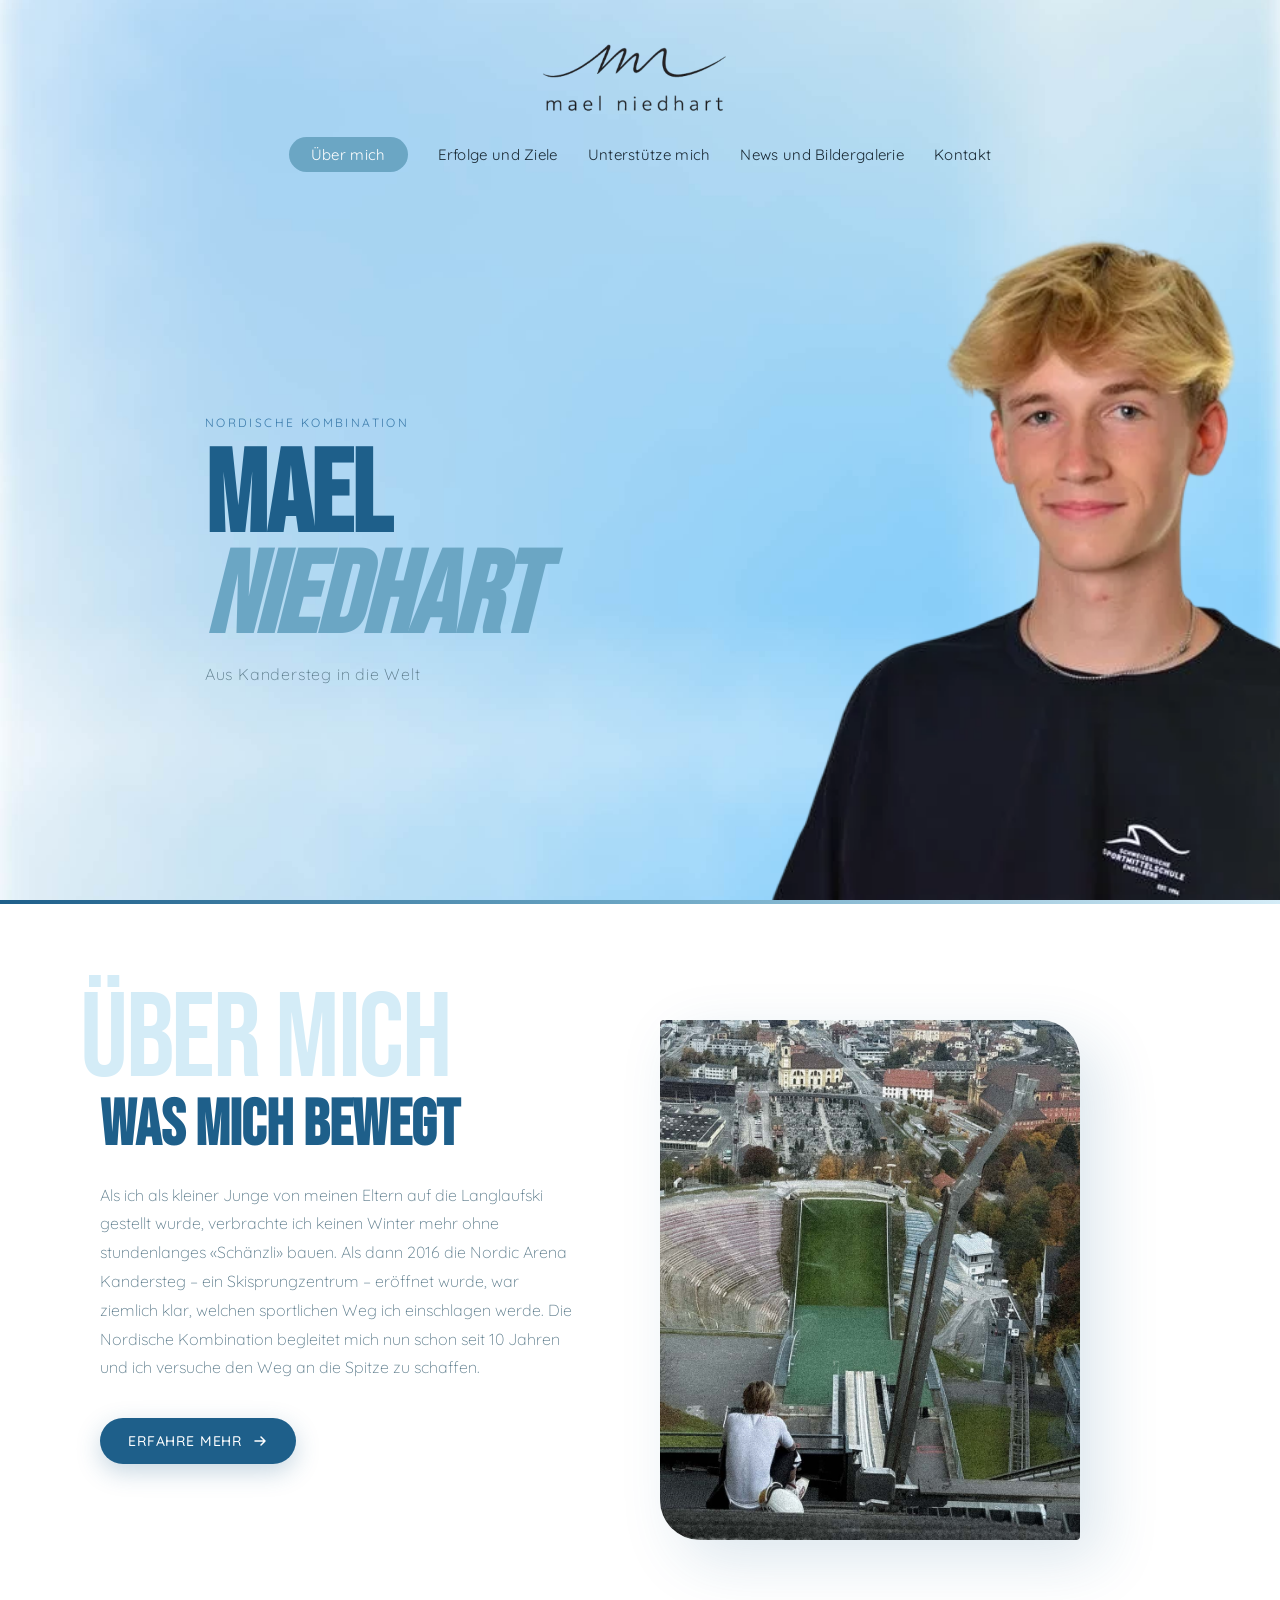
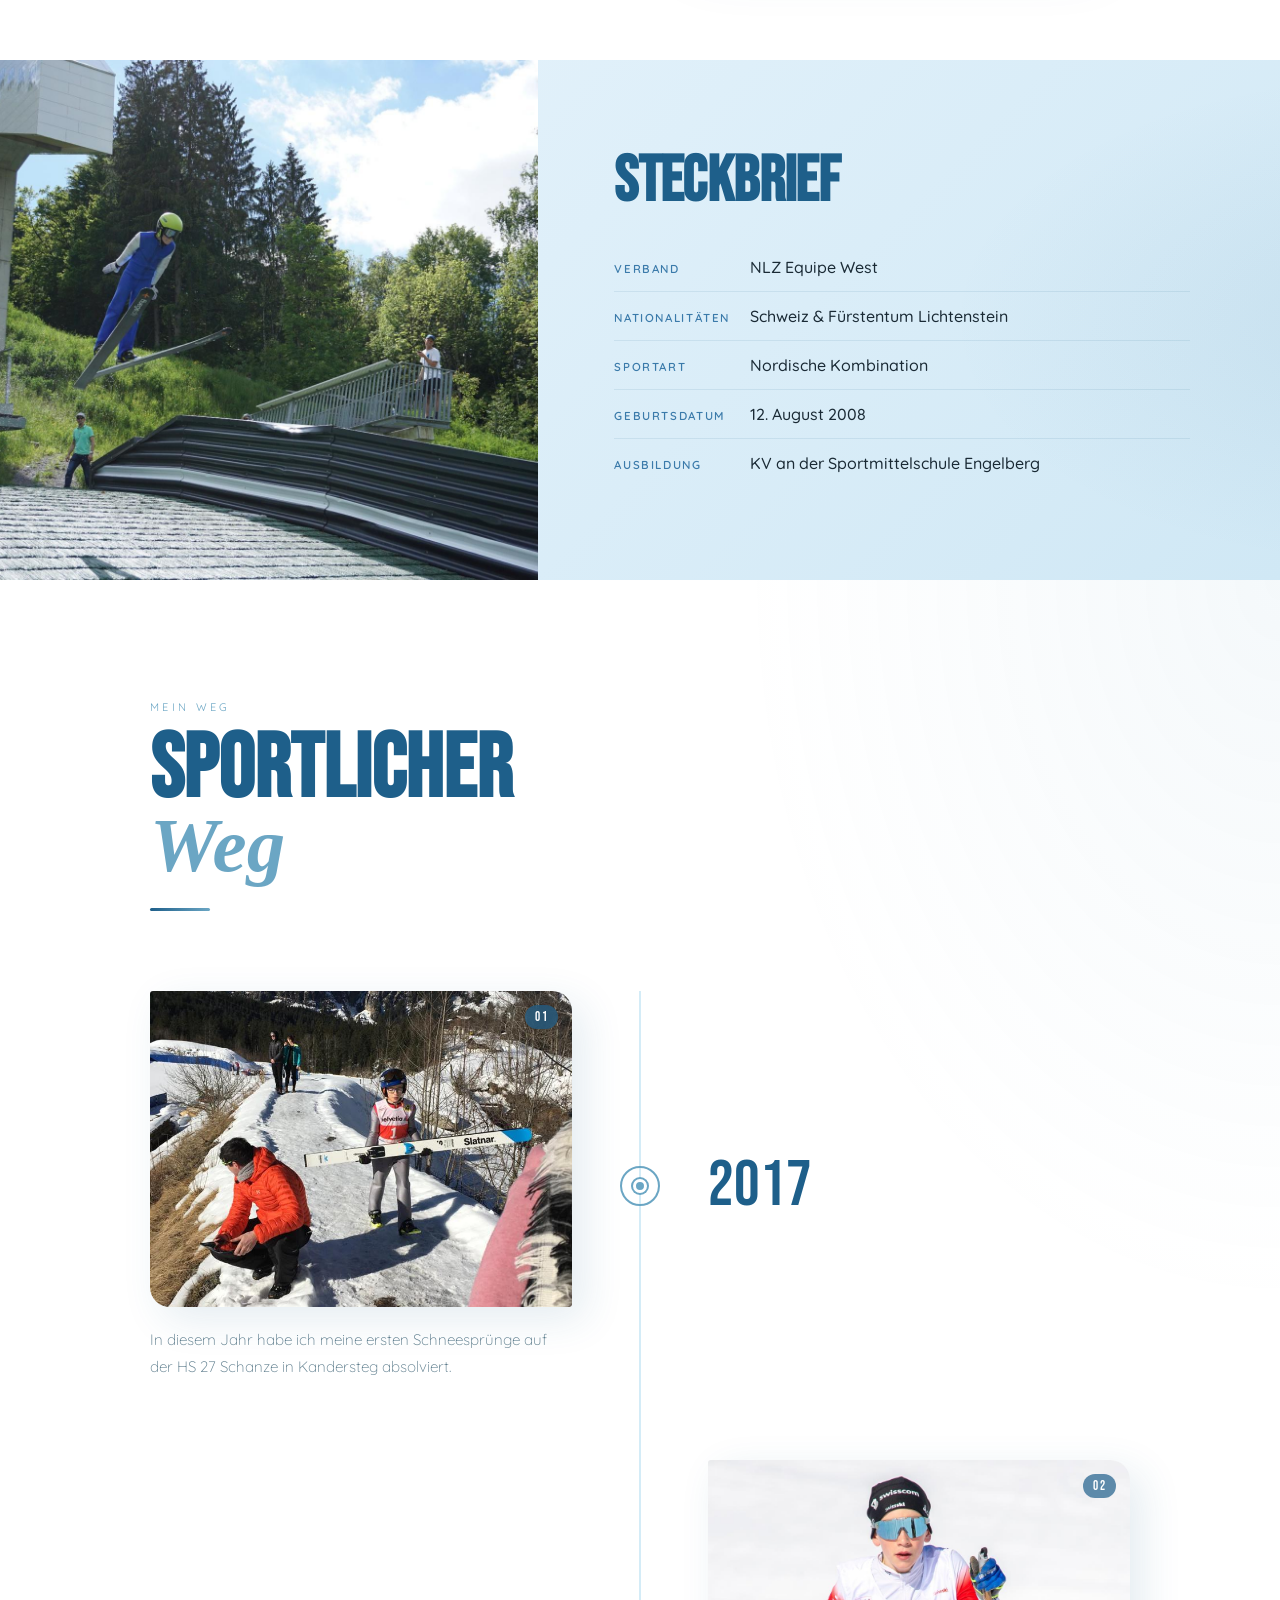
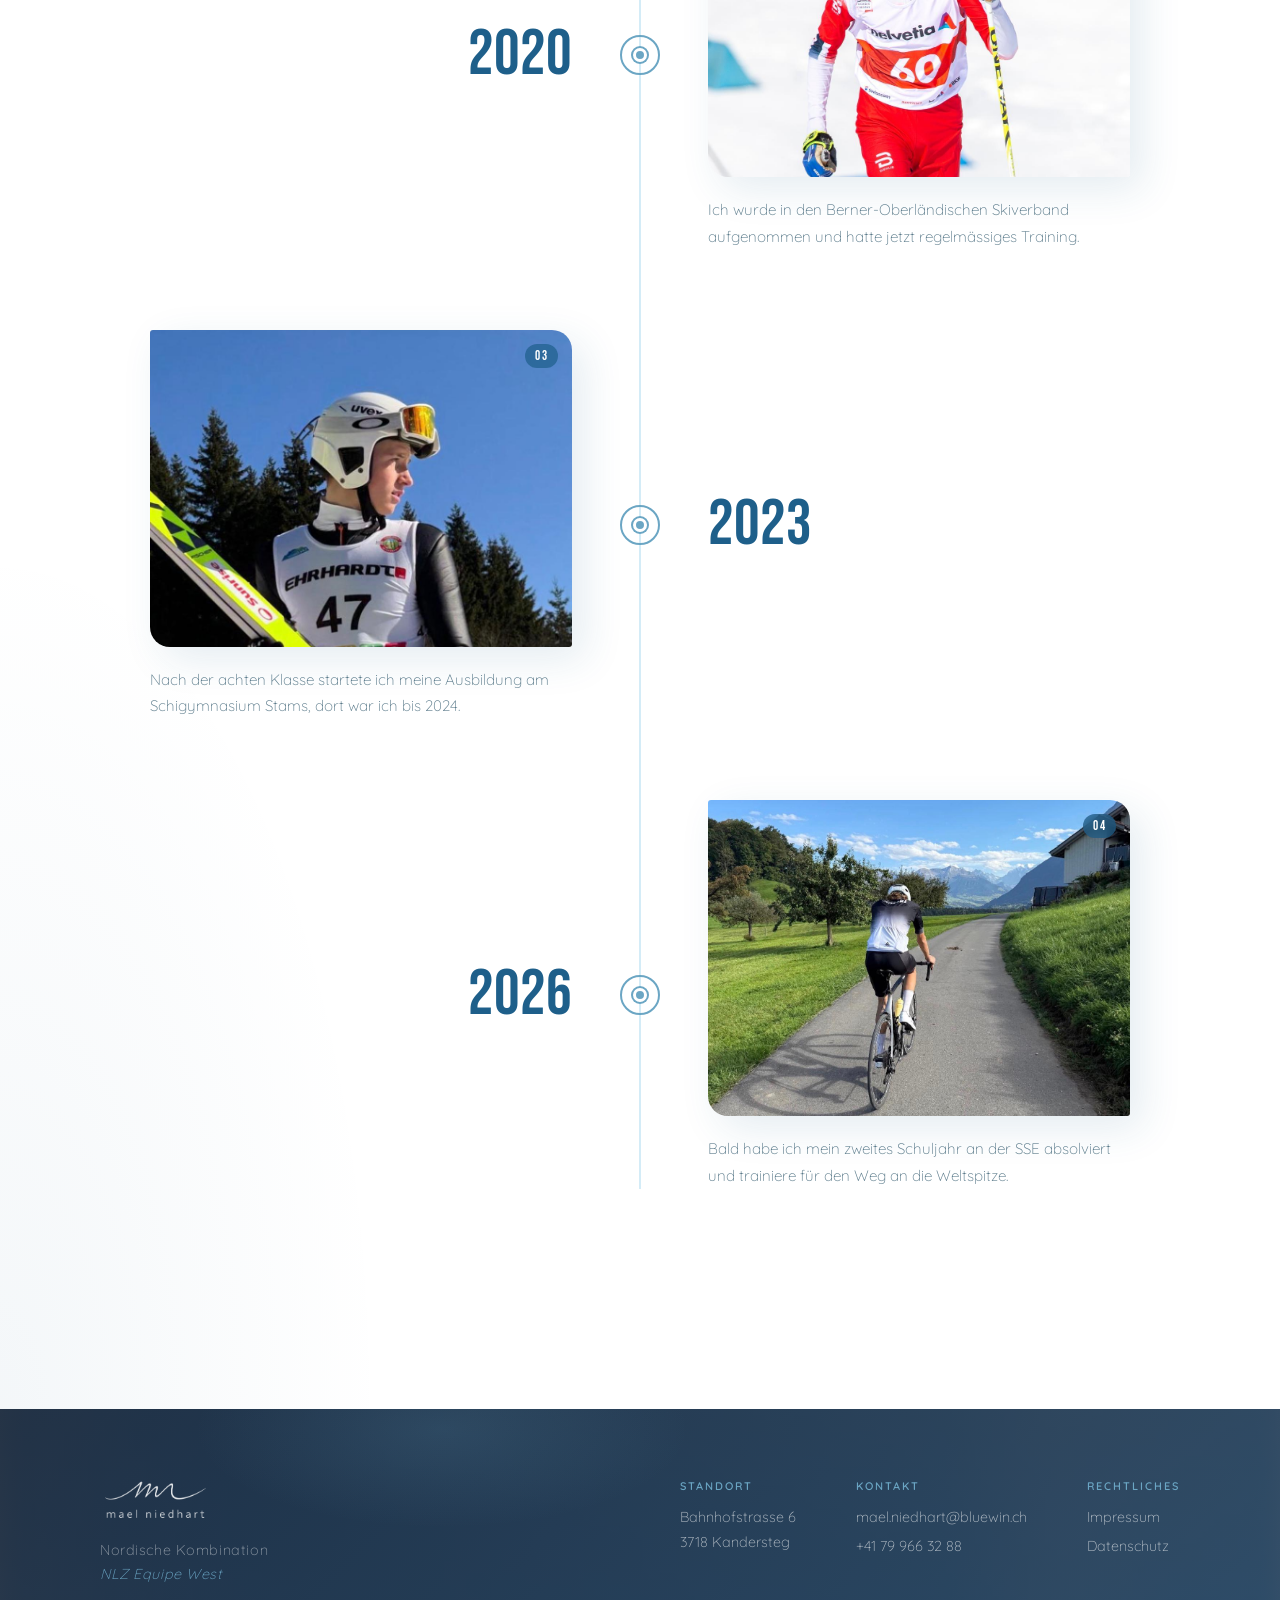
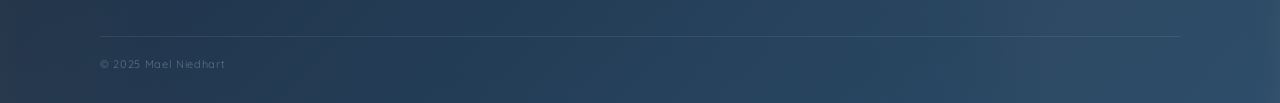
==== index.html @ 22aaf545 "add website files" ====
<!DOCTYPE html>
<html lang="de">
<head>
    <meta charset="UTF-8">
    <meta name="viewport" content="width=device-width, initial-scale=1.0">
    <title>Mael Niedhart</title>
    <link rel="stylesheet" href="style.css">
    <link rel="stylesheet" href="news-galerie.css">
    <link rel="preconnect" href="https://fonts.googleapis.com">
    <link rel="preconnect" href="https://fonts.gstatic.com" crossorigin>
    <link href="https://fonts.googleapis.com/css2?family=Bebas+Neue&family=DM+Sans:ital,wght@0,300;0,400;0,500;1,300&family=Playfair+Display:ital@1&display=swap" rel="stylesheet">
    <link href="https://fonts.googleapis.com/css2?family=Quicksand:wght@300..700&family=Pathway+Gothic+One&family=Estonia&family=Galada&display=swap" rel="stylesheet">
    <link href="https://fonts.googleapis.com/css2?family=Quicksand:wght@300..700&display=swap" rel="stylesheet">
</head>
<body>

    <header id="main-header">
        <div class="nav-container">
            <div class="logo">
                <img src="assets/logo_mael-niedhart.webp" alt="Mael Niedhart Logo">
            </div>
            <div class="burger" id="burger">
                <span></span>
                <span></span>
                <span></span>
            </div>
            <nav id="nav-menu">
                <ul>
                    <li><a href="index.html" class="active">Über mich</a></li>
                    <li><a href="erfolge-ziele.html">Erfolge und Ziele</a></li>
                    <li><a href="unterstuetze-mich.html">Unterstütze mich</a></li>
                    <li><a href="news-galerie.html">News und Bildergalerie</a></li>
                    <li><a href="kontakt.html">Kontakt</a></li>
                </ul>
            </nav>
        </div>
    </header>

    <!-- ══════════════ HERO ══════════════ -->
    <section class="hero-section">
        <div class="hero-flexer">
            <div class="hero-text">
                <span class="hero-eyebrow">Nordische Kombination</span>
                <h1>Mael<br><em>Niedhart</em></h1>
                <p class="hero-sub">Aus Kandersteg in die Welt</p>
            </div>
            <img class="hero-img" src="assets/portrait.png" alt="Portrait Mael Niedhart">
            <div class="news-hero-bg"></div>
        </div>
    </section>

    <!-- ══════════════ ÜBER MICH ══════════════ -->
    <section class="ueber-mich-section">
        <div class="ueber-mich-inner">
            <div class="ueber-mich-label">Über mich</div>
            <div class="ueber-mich-flexer">
                <div class="ueber-mich-text">
                    <h2>Was mich bewegt<br></h2>
                    <p>Als ich als kleiner Junge von meinen Eltern auf die Langlaufski gestellt wurde, verbrachte ich keinen Winter mehr ohne stundenlanges «Schänzli» bauen. Als dann 2016 die Nordic Arena Kandersteg – ein Skisprungzentrum – eröffnet wurde, war ziemlich klar, welchen sportlichen Weg ich einschlagen werde. Die Nordische Kombination begleitet mich nun schon seit 10 Jahren und ich versuche den Weg an die Spitze zu schaffen.</p>
                    <a class="cta" href="#">
                        Erfahre mehr
                        <svg width="16" height="16" viewBox="0 0 16 16" fill="none">
                            <path d="M3 8h10M9 4l4 4-4 4" stroke="currentColor" stroke-width="1.5" stroke-linecap="round" stroke-linejoin="round"/>
                        </svg>
                    </a>
                </div>
                <div class="ueber-mich-img-wrap">
                    <img class="ueber-mich-bild" src="assets/bild27.jpg" alt="Mael Niedhart">
                </div>
            </div>
        </div>
    </section>

    <!-- ══════════════ STECKBRIEF ══════════════ -->
    <div class="sb-panel sb-panel--3">
        <div class="sb-side-img">
            <img src="assets/bild7.jpeg" alt="Sport">
        </div>
        <div class="sb-side-content">
            <h3 class="sb-panel-title">Steckbrief</h3>
            <div class="sb-facts">
                <div class="sb-fact"><span class="sb-fact-key">Verband</span><span class="sb-fact-val">NLZ Equipe West</span></div>
                <div class="sb-fact"><span class="sb-fact-key">Nationalitäten</span><span class="sb-fact-val">Schweiz & Fürstentum Lichtenstein</span></div>
                <div class="sb-fact"><span class="sb-fact-key">Sportart</span><span class="sb-fact-val">Nordische Kombination</span></div>
                <div class="sb-fact"><span class="sb-fact-key">Geburtsdatum</span><span class="sb-fact-val">12. August 2008</span></div>
                <div class="sb-fact"><span class="sb-fact-key">Ausbildung</span><span class="sb-fact-val">KV an der Sportmittelschule Engelberg</span></div>
            </div>
        </div>
    </div>

    <!-- ══════════════ SPORTLICHER WEG — Zeitstrahl ══════════════ -->
    <section class="timeline-section" id="sportlicher-weg">

        <div class="timeline-header">
            <span class="timeline-eyebrow">Mein Weg</span>
            <h2 class="timeline-title">Sportlicher<br><em>Weg</em></h2>
            <div class="timeline-header-line"></div>
        </div>

        <div class="timeline-container">
            <div class="timeline-spine">
                <div class="timeline-spine-fill" id="timeline-spine-fill"></div>
            </div>

            <div class="tl-item tl-item--left" data-tl>
                <div class="tl-content">
                    <div class="tl-img-wrap">
                        <img src="assets/bild5.jpeg" alt="2017 Erste Schneesprünge">
                        <div class="tl-img-num">01</div>
                    </div>
                    <div class="tl-text">
                        <p>In diesem Jahr habe ich meine ersten Schneesprünge auf der HS&nbsp;27 Schanze in Kandersteg absolviert.</p>
                    </div>
                </div>
                <div class="tl-node">
                    <div class="tl-node-ring"></div>
                    <div class="tl-node-dot"></div>
                </div>
                <div class="tl-year-wrap">
                    <span class="tl-year">2017</span>
                </div>
            </div>

            <div class="tl-item tl-item--right" data-tl>
                <div class="tl-year-wrap">
                    <span class="tl-year">2020</span>
                </div>
                <div class="tl-node">
                    <div class="tl-node-ring"></div>
                    <div class="tl-node-dot"></div>
                </div>
                <div class="tl-content">
                    <div class="tl-img-wrap">
                        <img src="assets/bild15.jpeg" alt="2020 BOV Aufnahme">
                        <div class="tl-img-num">02</div>
                    </div>
                    <div class="tl-text">
                        <p>Ich wurde in den Berner-Oberländischen Skiverband aufgenommen und hatte jetzt regelmässiges Training.</p>
                    </div>
                </div>
            </div>

            <div class="tl-item tl-item--left" data-tl>
                <div class="tl-content">
                    <div class="tl-img-wrap">
                        <img src="assets/bild17.jpeg" alt="2023 Stams">
                        <div class="tl-img-num">03</div>
                    </div>
                    <div class="tl-text">
                        <p>Nach der achten Klasse startete ich meine Ausbildung am Schigymnasium Stams, dort war ich bis 2024.</p>
                    </div>
                </div>
                <div class="tl-node">
                    <div class="tl-node-ring"></div>
                    <div class="tl-node-dot"></div>
                </div>
                <div class="tl-year-wrap">
                    <span class="tl-year">2023</span>
                </div>
            </div>

            <div class="tl-item tl-item--right tl-item--future" data-tl>
                <div class="tl-year-wrap">
                    <span class="tl-year">2026</span>
                </div>
                <div class="tl-node">
                    <div class="tl-node-ring"></div>
                    <div class="tl-node-dot"></div>
                </div>
                <div class="tl-content">
                    <div class="tl-img-wrap">
                        <img src="assets/bild9.jpeg" alt="2026 Weltspitze">
                        <div class="tl-img-num">04</div>
                    </div>
                    <div class="tl-text">
                        <p>Bald habe ich mein zweites Schuljahr an der SSE absolviert und trainiere für den Weg an die Weltspitze.</p>
                    </div>
                </div>
            </div>

        </div>
    </section>

    <!-- ══════════════ FOOTER ══════════════ -->
    <footer class="site-footer">
        <div class="footer-glow"></div>

        <div class="footer-inner">
            <div class="footer-brand">
                <img src="assets/logo_mael-niedhart.webp" alt="Mael Niedhart" class="footer-logo">
                <p class="footer-tagline">
                    Nordische Kombination<br>
                    <span>NLZ Equipe West</span>
                </p>
            </div>

            <div class="footer-content">
                <div class="footer-info-group">
                    <span class="info-label">Standort</span>
                    <address>
                        Bahnhofstrasse 6<br>
                        3718 Kandersteg
                    </address>
                </div>

                <div class="footer-info-group">
                    <span class="info-label">Kontakt</span>
                    <p>
                        <a href="mailto:mael.niedhart@bluewin.ch">mael.niedhart@bluewin.ch</a>
                        <a href="tel:+41799663288">+41 79 966 32 88</a>
                    </p>
                </div>

                <div class="footer-info-group">
                    <span class="info-label">Rechtliches</span>
                    <p>
                        <a href="assets/impressum.pdf" target="_blank" download>Impressum</a>
                        <a href="assets/datenschutz.pdf" target="_blank" download>Datenschutz</a>
                    </p>
                </div>
            </div>
        </div>

        <div class="footer-copyright">
            <div class="footer-copyright-inner">
                © 2025 Mael Niedhart
            </div>
        </div>
    </footer>

    <script src="script.js"></script>
</body>
</html>
---- style.css ----
/* ═══════════════════════════════════════════════
   BASE RESET & VARIABLES
═══════════════════════════════════════════════ */
:root {
    --blue:        #6ba6c4;
    --blue-dark:   #1e5f8a;
    --blue-mid:    #3a7aaa;
    --ice:         #d4ecf7;
    --ice-light:   #eaf5fb;
    --text:        #1a2a35;
    --text-muted:  #5a7a8a;
    --glass-bg:    rgba(255,255,255,0.72);
    --glass-border:rgba(255,255,255,0.25);
    --font-display: 'Bebas Neue', sans-serif;
    --font-body:   'Quicksand', sans-serif;
    --font-italic: 'Helvetica neue';
}

* { margin: 0; padding: 0; box-sizing: border-box; }
html { scroll-behavior: smooth; }

body {
    font-family: var(--font-body);
    color: var(--text);
    background: var(--ice);
    overflow-x: hidden;
}

/* ═══════════════════════════════════════════════
   HEADER / NAV
═══════════════════════════════════════════════ */
header {
    position: fixed; top: 0; width: 100%;
    z-index: 1000; padding: 40px 0 20px;
    transition: all 0.5s cubic-bezier(0.4, 0, 0.2, 1);
    display: flex; justify-content: center;
}

.nav-container {
    width: 90%; max-width: 1200px;
    display: flex; flex-direction: column; align-items: center;
    transition: all 0.5s ease;
}

.logo img { height: 80px; transition: all 0.5s ease; }

nav ul { list-style: none; display: flex; gap: 30px; margin-top: 20px; align-items: center; }

nav ul li a {
    text-decoration: none; color: var(--text);
    font-size: 15px; font-weight: 400; letter-spacing: 0.02em;
    transition: color 0.3s;
}

nav ul li a.active {
    background: var(--blue); color: #fff;
    padding: 8px 22px; border-radius: 100px;
}

header.scrolled {
    padding: 10px 0;
    background: var(--glass-bg);
    backdrop-filter: blur(15px) saturate(180%);
    -webkit-backdrop-filter: blur(15px) saturate(180%);
    border-bottom: 1px solid var(--glass-border);
    box-shadow: 0 4px 30px rgba(0,0,0,0.08);
}
header.scrolled .nav-container { flex-direction: row; justify-content: space-between; }
header.scrolled .logo img { height: 40px; }
header.scrolled nav ul { margin-top: 0; }

/* Burger */
.burger {
    display: none; cursor: pointer;
    width: 36px; height: 36px; position: relative;
    justify-content: center; align-items: center; flex-direction: column;
    z-index: 1100;
}
.burger span {
    display: block; width: 25px; height: 2.5px;
    background: var(--text); border-radius: 2px;
    position: absolute; left: 50%; transform: translateX(-50%);
    transition: transform 0.4s cubic-bezier(0.4,0,0.2,1), opacity 0.25s ease, top 0.4s cubic-bezier(0.4,0,0.2,1);
}
.burger span:nth-child(1) { top: 8px; }
.burger span:nth-child(2) { top: 17px; }
.burger span:nth-child(3) { top: 26px; }
.burger.toggle span:nth-child(1) { top: 17px; transform: translateX(-50%) rotate(45deg); }
.burger.toggle span:nth-child(2) { opacity: 0; transform: translateX(-30%); }
.burger.toggle span:nth-child(3) { top: 17px; transform: translateX(-50%) rotate(-45deg); }

@media (max-width: 768px) {
    .burger { display: flex; }
    nav {
        position: fixed;
        top: 0; right: -100%;
        width: 100%;
        height: 100vh;
        background: rgba(10, 22, 38, 0.82);
        backdrop-filter: blur(24px) saturate(150%);
        -webkit-backdrop-filter: blur(24px) saturate(150%);
        transition: right 0.45s cubic-bezier(0.4,0,0.2,1);
        z-index: 1050;
        display: flex;
        align-items: center;
        justify-content: center;
    }
    nav.open { right: 0; }
    nav ul {
        flex-direction: column;
        align-items: center;
        gap: 32px;
        padding-top: 0;
    }
    nav ul li a {
        color: rgba(255,255,255,0.85);
        font-size: 22px;
        letter-spacing: 0.04em;
    }
    nav ul li a.active {
        background: var(--blue);
        color: #fff;
        padding: 10px 28px;
    }
    header.scrolled .nav-container { flex-direction: row; }
}

/* ═══════════════════════════════════════════════
   HERO
═══════════════════════════════════════════════ */
.hero-section {
    height: 100vh;
    display: flex;
    flex-direction: column;
    justify-content: center;
    position: relative;
    overflow: hidden;
}

.hero-flexer {
    display: flex;
    flex-direction: row;
    align-items: flex-end;
    padding: 0 8vw 0 16vw;
    gap: 2vw;
    padding-top: 10%;
    height: 100%;
}

/* Portrait image – slightly smaller than before, bottom-anchored */
.hero-img {
    height: 95%;
    width: auto;
    align-self: flex-end;
    flex-shrink: 0;
    margin-bottom: -1px;
}

.hero-text { padding-bottom: 24vh; }

.hero-eyebrow {
    font-size: 12px; letter-spacing: 0.2em; text-transform: uppercase;
    color: var(--blue-mid); display: block; margin-bottom: 16px;
}

.hero-text h1 {
    font-family: var(--font-display);
    font-size: clamp(4rem, 9vw, 8rem);
    line-height: 0.9; color: var(--blue-dark); letter-spacing: -0.01em;
}

.hero-text h1 em {
    font-size: clamp(4rem, 9vw, 8rem); color: var(--blue);
    display: block; line-height: 0.85;
}

.hero-sub { font-size: 1rem; color: var(--text-muted); margin-top: 16px; font-weight: 300; letter-spacing: 0.05em; }

/* ═══════════════════════════════════════════════
   ÜBER MICH
═══════════════════════════════════════════════ */
.ueber-mich-section { background: #fff; padding: 120px 0; position: relative; overflow: hidden; }
.ueber-mich-section::before { content:''; position:absolute; top:0; left:0; right:0; height:4px; background:linear-gradient(90deg, var(--blue-dark), var(--blue), var(--ice)); }

.ueber-mich-inner { max-width: 1200px; margin: 0 auto; padding: 0 60px; position: relative; }

.ueber-mich-label {
    font-family: var(--font-display); font-size: 120px; line-height: 1;
    color: var(--ice); position: absolute; top: -40px; left: 40px;
    pointer-events: none; user-select: none; letter-spacing: -0.02em;
}

.ueber-mich-flexer { display: flex; flex-direction: row; align-items: center; gap: 80px; position: relative; z-index: 1; }

.ueber-mich-text { flex: 1; max-width: 480px; }
.ueber-mich-text h2 { font-family: var(--font-display); font-size: clamp(2.5rem, 5vw, 4rem); color: var(--blue-dark); line-height: 0.95; margin-bottom: 24px; }
.ueber-mich-text h2 em { font-family: var(--font-italic); font-style: italic; color: var(--blue); font-size: clamp(2.2rem, 4.5vw, 3.5rem); }
.ueber-mich-text p { font-size: 1rem; line-height: 1.8; color: var(--text-muted); font-weight: 300; margin-bottom: 36px; }

.cta {
    display: inline-flex; align-items: center; gap: 10px;
    font-size: 14px; font-weight: 500; letter-spacing: 0.06em; text-transform: uppercase;
    text-decoration: none; color: #fff; background: var(--blue-dark);
    padding: 14px 28px; border-radius: 100px; border: none; cursor: pointer;
    transition: transform 0.3s ease, box-shadow 0.3s ease;
    box-shadow: 0 8px 24px rgba(30,95,138,0.25);
}
.cta:hover { transform: translateY(-2px); box-shadow: 0 14px 32px rgba(30,95,138,0.35); }
.cta svg { transition: transform 0.3s; }
.cta:hover svg { transform: translateX(4px); }

.ueber-mich-img-wrap { flex: 1; max-width: 420px; position: relative; }
.ueber-mich-bild { width: 100%; height: 520px; object-fit: cover; border-radius: 4px 40px 4px 40px; box-shadow: 20px 20px 60px rgba(30,95,138,0.15); display: block; }

/* ═══════════════════════════════════════════════
   STECKBRIEF
═══════════════════════════════════════════════ */
.sb-panel--3 {
    background: linear-gradient(135deg, #e8f4fc 0%, #d0e8f5 100%);
    display: flex;
    flex-direction: row;
    min-height: 520px;
    position: relative;
    overflow: hidden;
}

/* Decorative quote-mark in background */
.sb-panel--3::before {
    content: '';
    position: absolute;
    inset: 0;
    background:
        radial-gradient(ellipse 60% 80% at 110% 50%, rgba(30,95,138,0.07) 0%, transparent 60%);
    pointer-events: none;
}

.sb-side-img {
    width: 42%;
    flex-shrink: 0;
    position: relative;
    overflow: hidden;
}
.sb-side-img img {
    width: 100%; height: 100%;
    object-fit: cover;
    object-position: center top;
    display: block;
    transition: transform 0.6s ease;
}
.sb-panel--3:hover .sb-side-img img { transform: scale(1.03); }

/* Right content */
.sb-side-content {
    flex: 1;
    padding: 60px 7vw 60px 6vw;
    display: flex;
    flex-direction: column;
    justify-content: center;
    position: relative;
    z-index: 1;
}

.sb-panel-title {
    font-family: var(--font-display);
    font-size: clamp(2.8rem, 5vw, 4.5rem);
    color: var(--blue-dark);
    line-height: 0.9;
    margin-bottom: 2rem;
    letter-spacing: -0.01em;
}

.sb-facts {
    display: flex;
    flex-direction: column;
    gap: 0;
}

.sb-fact {
    display: flex;
    flex-direction: row;
    align-items: baseline;
    gap: 16px;
    padding: 14px 0;
    border-bottom: 1px solid rgba(30,95,138,0.1);
}
.sb-fact:last-child { border-bottom: none; }

.sb-fact-key {
    font-size: 0.72rem;
    text-transform: uppercase;
    letter-spacing: 0.14em;
    font-weight: 600;
    color: var(--blue-mid);
    min-width: 120px;
    flex-shrink: 0;
}

.sb-fact-val {
    font-family: var(--font-body);
    font-size: 1rem;
    font-weight: 500;
    color: var(--text);
}

/* ═══════════════════════════════════════════════
   SPORTLICHER WEG — ZEITSTRAHL
═══════════════════════════════════════════════ */
.timeline-section {
    background: #fff;
    padding: 120px 0 140px;
    position: relative;
    overflow: hidden;
}

.timeline-section::before {
    content: '';
    position: absolute; inset: 0;
    background:
        radial-gradient(ellipse 70% 50% at 100% 0%, rgba(107,166,196,0.07) 0%, transparent 60%),
        radial-gradient(ellipse 50% 60% at 0% 100%, rgba(30,95,138,0.05) 0%, transparent 60%);
    pointer-events: none;
}

.timeline-header {
    max-width: 1100px;
    margin: 0 auto 80px;
    padding: 0 60px;
    position: relative;
}

.timeline-eyebrow {
    font-size: 11px; letter-spacing: 0.3em; text-transform: uppercase;
    color: var(--blue); display: block; margin-bottom: 16px;
}

.timeline-title {
    font-family: var(--font-display);
    font-size: clamp(3.5rem, 7vw, 6.5rem);
    color: var(--blue-dark); line-height: 0.9;
}

.timeline-title em {
    font-family: var(--font-italic);
    font-style: italic; color: var(--blue);
    font-size: clamp(3rem, 6vw, 5.5rem);
    display: block;
}

.timeline-header-line {
    width: 60px; height: 3px;
    background: linear-gradient(90deg, var(--blue-dark), var(--blue));
    margin-top: 28px;
    border-radius: 2px;
}

.timeline-container {
    max-width: 1100px;
    margin: 0 auto;
    padding: 0 60px;
    position: relative;
}

.timeline-spine {
    position: absolute;
    left: 50%;
    top: 0; bottom: 0;
    width: 2px;
    background: var(--ice);
    transform: translateX(-50%);
}

.timeline-spine-fill {
    width: 100%; height: 0%;
    background: linear-gradient(to bottom, var(--blue-dark), var(--blue));
    transition: height 0.1s linear;
    border-radius: 1px;
}

.tl-item {
    display: grid;
    grid-template-columns: 1fr 40px 1fr;
    align-items: center;
    gap: 0;
    margin-bottom: 80px;
    position: relative;
}

.tl-item--left .tl-content  { grid-column: 1; grid-row: 1; padding-right: 48px; }
.tl-item--left .tl-node     { grid-column: 2; grid-row: 1; justify-self: center; }
.tl-item--left .tl-year-wrap { grid-column: 3; grid-row: 1; padding-left: 48px; }

.tl-item--right .tl-year-wrap { grid-column: 1; grid-row: 1; padding-right: 48px; text-align: right; }
.tl-item--right .tl-node     { grid-column: 2; grid-row: 1; justify-self: center; }
.tl-item--right .tl-content  { grid-column: 3; grid-row: 1; padding-left: 48px; }

.tl-node {
    width: 40px; height: 40px;
    position: relative;
    display: flex; align-items: center; justify-content: center;
    z-index: 2;
}

.tl-node-ring {
    position: absolute; inset: 0;
    border-radius: 50%;
    border: 2px solid var(--blue);
    opacity: 0;
    transform: scale(0.6);
    transition: opacity 0.5s ease, transform 0.5s ease;
}

.tl-node-dot {
    width: 14px; height: 14px;
    background: var(--blue-dark);
    border-radius: 50%;
    border: 3px solid #fff;
    box-shadow: 0 0 0 2px var(--blue);
    position: relative; z-index: 1;
    transition: transform 0.3s ease, background 0.3s ease;
}

.tl-item.tl-visible .tl-node-ring { opacity: 1; transform: scale(1); }
.tl-item.tl-visible .tl-node-dot { background: var(--blue); }

.tl-year-wrap { display: flex; flex-direction: column; gap: 6px; }

.tl-year {
    font-family: var(--font-display);
    font-size: clamp(2.5rem, 5vw, 4.5rem);
    color: var(--blue-dark); line-height: 1;
    display: block;
}

.tl-content {
    opacity: 0;
    transform: translateY(24px);
    transition: opacity 0.6s ease, transform 0.6s ease;
}

.tl-item.tl-visible .tl-content { opacity: 1; transform: translateY(0); }

.tl-img-wrap {
    position: relative;
    overflow: hidden;
    border-radius: 3px 20px 3px 20px;
    aspect-ratio: 4/3;
    margin-bottom: 20px;
    box-shadow: 12px 12px 40px rgba(30,95,138,0.12);
}

.tl-img-wrap img {
    width: 100%; height: 100%; object-fit: cover;
    transition: transform 0.6s ease;
    display: block;
}

.tl-item:nth-child(3) .tl-img-wrap img { object-position: center top; }
.tl-item:nth-child(4) .tl-img-wrap img { object-position: center 15%; }
.tl-item:hover .tl-img-wrap img { transform: scale(1.04); }

.tl-img-num {
    position: absolute; top: 14px; right: 14px;
    font-family: var(--font-display);
    font-size: 13px; letter-spacing: 0.1em;
    color: #fff;
    background: rgba(30,95,138,0.7);
    backdrop-filter: blur(6px);
    padding: 4px 10px; border-radius: 100px;
}

.tl-text p {
    font-size: 0.95rem; line-height: 1.75;
    color: var(--text-muted); font-weight: 300;
}

.tl-item::before {
    content: '';
    position: absolute; top: 50%; height: 1px;
    background: var(--ice);
    z-index: 1;
}
.tl-item--left::before  { left: calc(50% + 20px); right: calc(50% + 48px); }
.tl-item--right::before { right: calc(50% + 20px); left: calc(50% + 48px); }

/* ═══════════════════════════════════════════════
   FOOTER — hero bg image as background
═══════════════════════════════════════════════ */
.site-footer {
    position: relative;
    overflow: hidden;
    /* Hero background image */
    background-image: url('assets/background-blau-weiss-weich.jpg');
    background-size: cover;
    background-position: center top;
}

/* Strong tinted overlay so text is legible */
.site-footer::before {
    content: '';
    position: absolute; inset: 0;
    background: linear-gradient(
        135deg,
        rgba(10, 25, 45, 0.88) 0%,
        rgba(20, 50, 80, 0.84) 100%
    );
    pointer-events: none;
    z-index: 0;
}

.footer-glow {
    position: absolute;
    top: -80px; left: 15%;
    width: 500px; height: 200px;
    background: radial-gradient(ellipse, rgba(107,166,196,0.15) 0%, transparent 70%);
    pointer-events: none;
    z-index: 1;
}

.footer-inner {
    position: relative; z-index: 2;
    max-width: 1200px;
    margin: 0 auto;
    padding: 70px 60px 50px;
    display: flex;
    justify-content: space-between;
    align-items: flex-start;
    gap: 60px;
}

.footer-brand {
    display: flex;
    flex-direction: column;
    align-items: flex-start;
    gap: 16px;
}

.footer-logo {
    height: 44px;
    width: auto;
    object-fit: contain;
    filter: brightness(0) invert(1);
    opacity: 0.9;
}

.footer-tagline {
    font-size: 0.9rem;
    line-height: 1.6;
    color: rgba(255,255,255,0.5);
    font-weight: 300;
    letter-spacing: 0.04em;
}

.footer-tagline span {
    font-style: italic;
    color: var(--blue);
}

.footer-content {
    display: flex;
    gap: 60px;
    flex-wrap: wrap;
    position: relative; z-index: 2;
}

.footer-info-group {
    display: flex;
    flex-direction: column;
    gap: 12px;
}

.info-label {
    font-size: 11px;
    text-transform: uppercase;
    letter-spacing: 0.18em;
    color: var(--blue);
    font-weight: 600;
}

.footer-info-group address,
.footer-info-group p {
    font-style: normal;
    font-size: 0.9rem;
    line-height: 1.7;
    color: rgba(255,255,255,0.65);
    font-weight: 300;
    display: flex;
    flex-direction: column;
    gap: 4px;
}

.footer-info-group a {
    color: rgba(255,255,255,0.65);
    text-decoration: none;
    transition: color 0.3s ease;
}
.footer-info-group a:hover { color: #fff; }

/* Copyright row — sits inside footer-inner flow, no separate box */
.footer-copyright {
    position: relative; z-index: 2;
    max-width: 1200px;
    margin: 0 auto;
    padding: 0 60px 32px;
}

.footer-copyright-inner {
    border-top: 1px solid rgba(255,255,255,0.08);
    padding-top: 20px;
    font-size: 11px;
    color: rgba(255,255,255,0.28);
    letter-spacing: 0.06em;
    display: flex;
    justify-content: space-between;
    align-items: center;
    gap: 20px;
    flex-wrap: wrap;
}

/* ═══════════════════════════════════════════════
   DESKTOP > 900px tweaks for über mich
═══════════════════════════════════════════════ */
@media (max-width: 900px) {
    .ueber-mich-flexer { flex-direction: column; gap: 40px; }
    .ueber-mich-inner { padding: 0 32px; }
    .ueber-mich-label { font-size: 70px; top: -20px; }
    .ueber-mich-img-wrap { max-width: 100%; }
}

/* ═══════════════════════════════════════════════
   MOBILE ≤ 768px
═══════════════════════════════════════════════ */
@media (max-width: 768px) {

    /* ── HERO ── */
    .hero-flexer {
        padding: 0 5vw 0 7vw;
        gap: 0;
        align-items: flex-end;
    }

    .hero-text {
        padding-bottom: 18vh;
        flex: 1;
    }

    .hero-text h1 {
        font-size: clamp(3rem, 10vw, 4.5rem);
    }
    .hero-text h1 em {
        font-size: clamp(3rem, 10vw, 4.5rem);
    }

    .hero-img {
        height: 80%;
        width: auto;
        margin-bottom: -1px;
        flex-shrink: 0;
    }

    /* ── ÜBER MICH ── */
    .ueber-mich-section { padding: 80px 0; }
    .ueber-mich-inner { padding: 0 28px; }
    .ueber-mich-label { display: none; }

    .ueber-mich-flexer {
        flex-direction: column;
        gap: 28px;
    }

    .ueber-mich-img-wrap {
        max-width: 100%;
        width: 100%;
        order: -1; /* image first */
    }

    .ueber-mich-bild {
        height: 300px;
    }

    /* ── STECKBRIEF ── */
    .sb-panel--3 {
        flex-direction: column;
        min-height: auto;
    }

    .sb-side-img {
        width: 100%;
        height: 260px;
    }

    .sb-side-content {
        padding: 36px 28px 40px;
    }

    .sb-panel-title {
        font-size: 2.6rem;
        margin-bottom: 1.4rem;
    }

    .sb-fact {
        flex-direction: column;
        gap: 2px;
        padding: 12px 0;
    }

    .sb-fact-key { min-width: auto; }

    .sb-fact-val { font-size: 1.05rem; }

    /* ── TIMELINE ── */
    .timeline-section { padding: 80px 0 100px; }
    .timeline-header { padding: 0 28px; margin-bottom: 50px; }
    .timeline-container { padding: 0 28px; }

    .tl-item {
        grid-template-columns: 32px 1fr;
        grid-template-rows: auto auto;
        margin-bottom: 44px;
    }

    .tl-item--left .tl-node,
    .tl-item--right .tl-node  { grid-column: 1; grid-row: 1; }

    .tl-item--left .tl-year-wrap,
    .tl-item--right .tl-year-wrap {
        grid-column: 2; grid-row: 1;
        padding-left: 16px; padding-right: 0; text-align: left;
    }

    .tl-item--left .tl-content,
    .tl-item--right .tl-content {
        grid-column: 1 / -1; grid-row: 2;
        padding: 16px 0 0 0;
    }

    .tl-item::before { display: none; }
    .timeline-spine { left: 15px; }

    /* Smaller timeline images */
    .tl-img-wrap { aspect-ratio: 16/9; margin-bottom: 12px; }
    .tl-year { font-size: clamp(1.8rem, 8vw, 2.8rem); }

    /* ── FOOTER ── */
    .footer-inner {
        flex-direction: column;
        gap: 36px;
        padding: 50px 28px 32px;
    }

    .footer-content {
        flex-direction: row;
        flex-wrap: wrap;
        gap: 28px 36px;
    }

    /* Standort full width, Kontakt + Rechtliches side by side */
    .footer-info-group:first-child { width: 100%; }
    .footer-info-group:not(:first-child) { flex: 1; min-width: 110px; }

    .footer-copyright { padding: 0 28px 28px; }
    .footer-copyright-inner { flex-direction: column; align-items: flex-start; gap: 8px; }
}
---- news-galerie.css ----
/* ══════════════ HERO SECTION (ERFOLGE-STYLE) ══════════════ */
.news-hero {
    height: 100vh;
    display: flex; 
    flex-direction: column; 
    justify-content: center;
    position: relative; 
    overflow: hidden;
}

.news-hero-content {
    padding: 0 8vw 0 16vw;
    position: relative;
    z-index: 2;
}

.news-eyebrow {
    font-size: 12px; 
    letter-spacing: 0.2em; 
    text-transform: uppercase;
    color: var(--blue-mid); 
    display: block; 
}

.news-hero-title {
    font-family: var(--font-display);
    font-size: clamp(4rem, 9vw, 8rem);
    line-height: 0.9; 
    color: var(--blue-dark); 
    letter-spacing: -0.01em;
    margin: 0;
}

.news-hero-title em {
    font-size: clamp(4rem, 9vw, 8rem); 
    color: var(--blue);
    display: block; 
    line-height: 0.85;
    font-style: italic;
}

.news-hero-sub { 
    font-size: 1rem; 
    color: var(--text-muted); 
    margin-top: 16px; 
    font-weight: 300; 
}

.news-hero-bg {
    position: absolute; inset: 0;
    background: url('assets/background-blau-weiss-weich.jpg') center/cover no-repeat;
    z-index: -4;
}

/* ══════════════ NEWS SECTION ══════════════ */
.news-section {
    padding: 100px 0;
    background: #fff;
}

.news-container {
    max-width: 1100px;
    margin: 0 auto;
    padding: 0 40px;
}

.section-title-modern {
    font-family: var(--font-display);
    font-size: clamp(2.5rem, 5vw, 4rem);
    color: var(--blue-dark);
    margin-bottom: 60px;
    position: relative;
}

.news-list {
    display: flex;
    flex-direction: column;
    gap: 40px;
}

.news-card {
    display: grid;
    grid-template-columns: 150px 1fr;
    border-bottom: 1px solid rgba(107,166,196,0.15);
    padding-bottom: 40px;
}

.news-date {
    display: flex;
    flex-direction: column;
}

.news-date .day {
    font-family: var(--font-display);
    font-size: 3rem;
    line-height: 1;
    color: var(--blue);
}

.news-date .month {
    font-size: 0.85rem;
    text-transform: uppercase;
    letter-spacing: 0.1em;
    color: var(--text-muted);
}

.news-content h3 {
    font-family: var(--font-display);
    font-size: 1.8rem;
    color: var(--blue-dark);
    margin-bottom: 15px;
}

.news-content p {
    line-height: 1.7;
    color: #444;
    font-weight: 300;
}

/* ══════════════ GALERIE SECTION ══════════════ */
.gallery-section {
    padding-bottom: 120px;
}

.gallery-grid {
    display: grid;
    grid-template-columns: repeat(auto-fill, minmax(250px, 1fr));
    grid-auto-rows: 250px;
    grid-auto-flow: dense; /* Füllt Lücken automatisch */
    gap: 15px;
}

.gallery-item {
    overflow: hidden;
    border-radius: 12px;
    position: relative;
    background: var(--ice-light);
}

.gallery-item img {
    width: 100%;
    height: 100%;
    object-fit: cover;
    transition: transform 0.6s cubic-bezier(0.165, 0.84, 0.44, 1);
    display: block;
}

.gallery-item:hover img {
    transform: scale(1.08);
}

/* Kreative Grid-Variationen */
.gallery-item.tall { grid-row: span 2; }
.gallery-item.wide { grid-column: span 2; }

@media (max-width: 768px) {
    .news-card {
        grid-template-columns: 1fr;
        gap: 20px;
    }
    .gallery-grid {
        grid-template-columns: repeat(2, 1fr);
    }
    .gallery-item.wide { grid-column: span 1; }
}
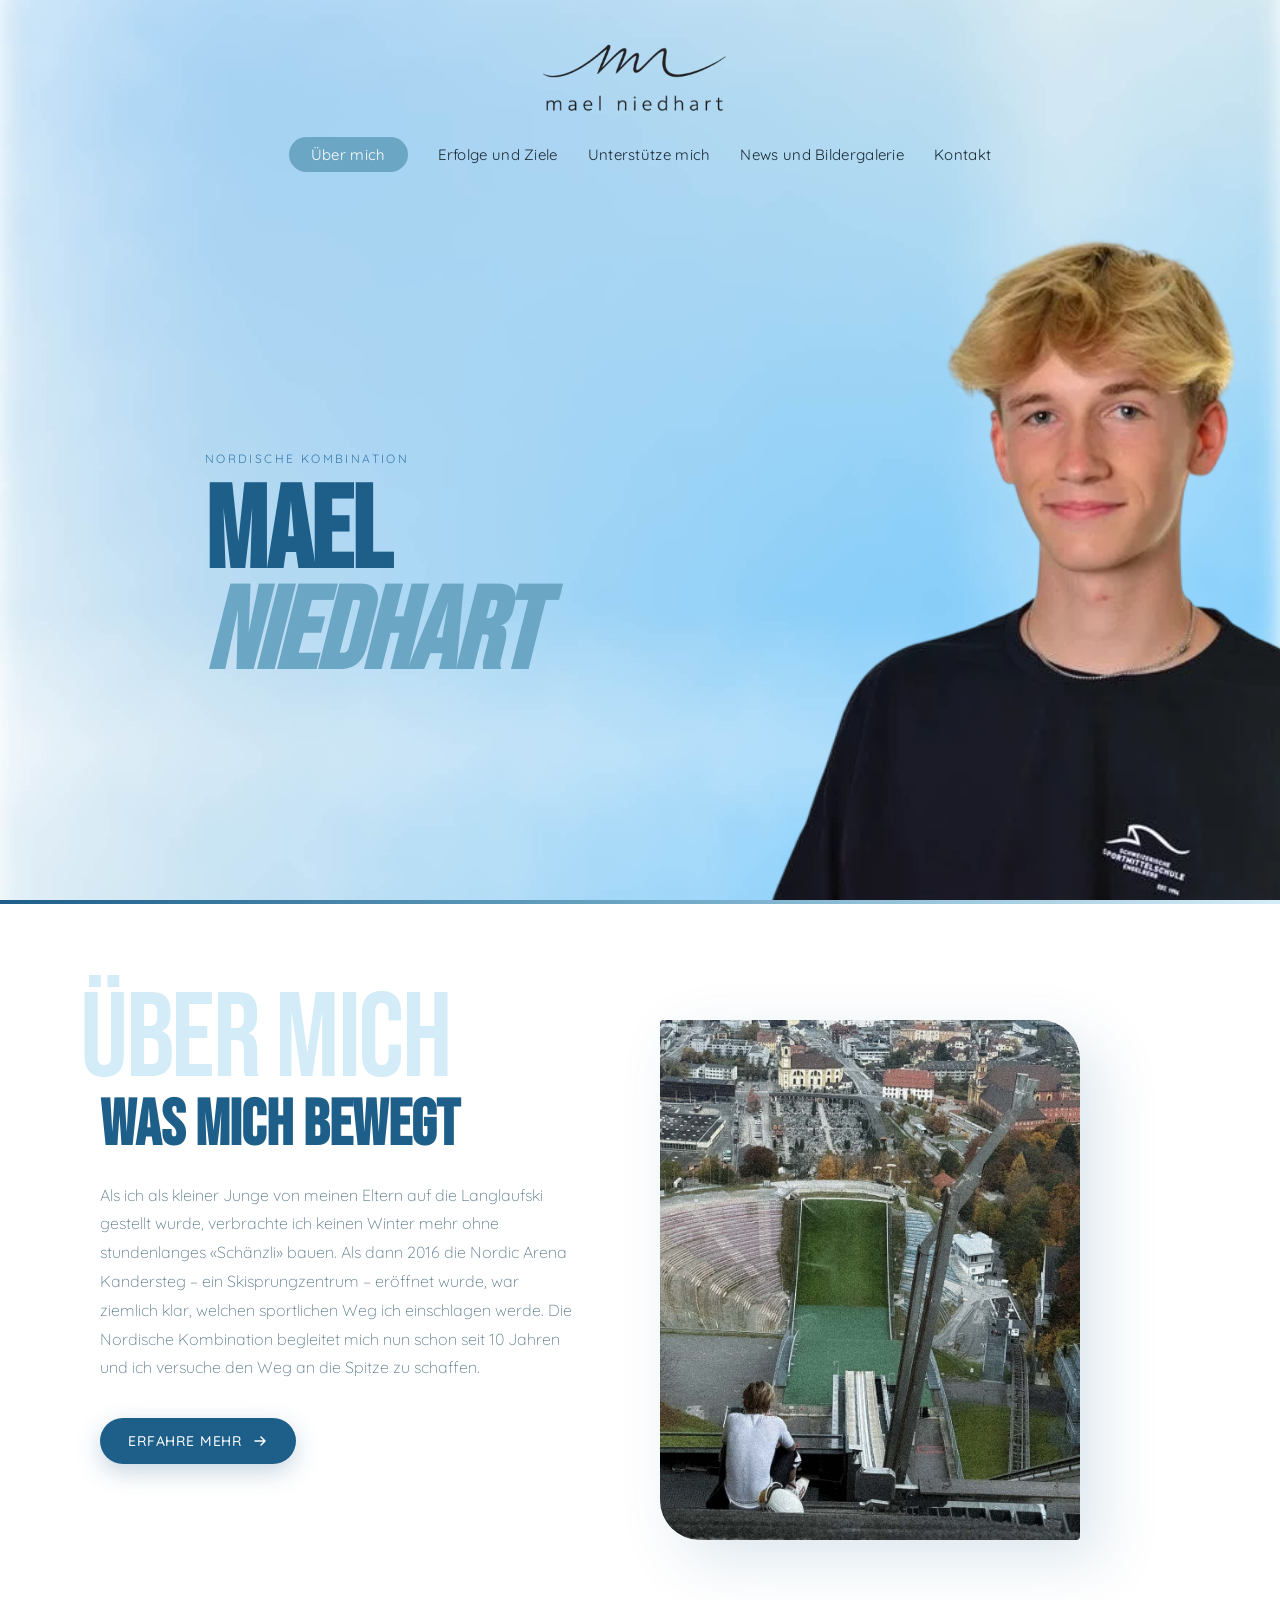
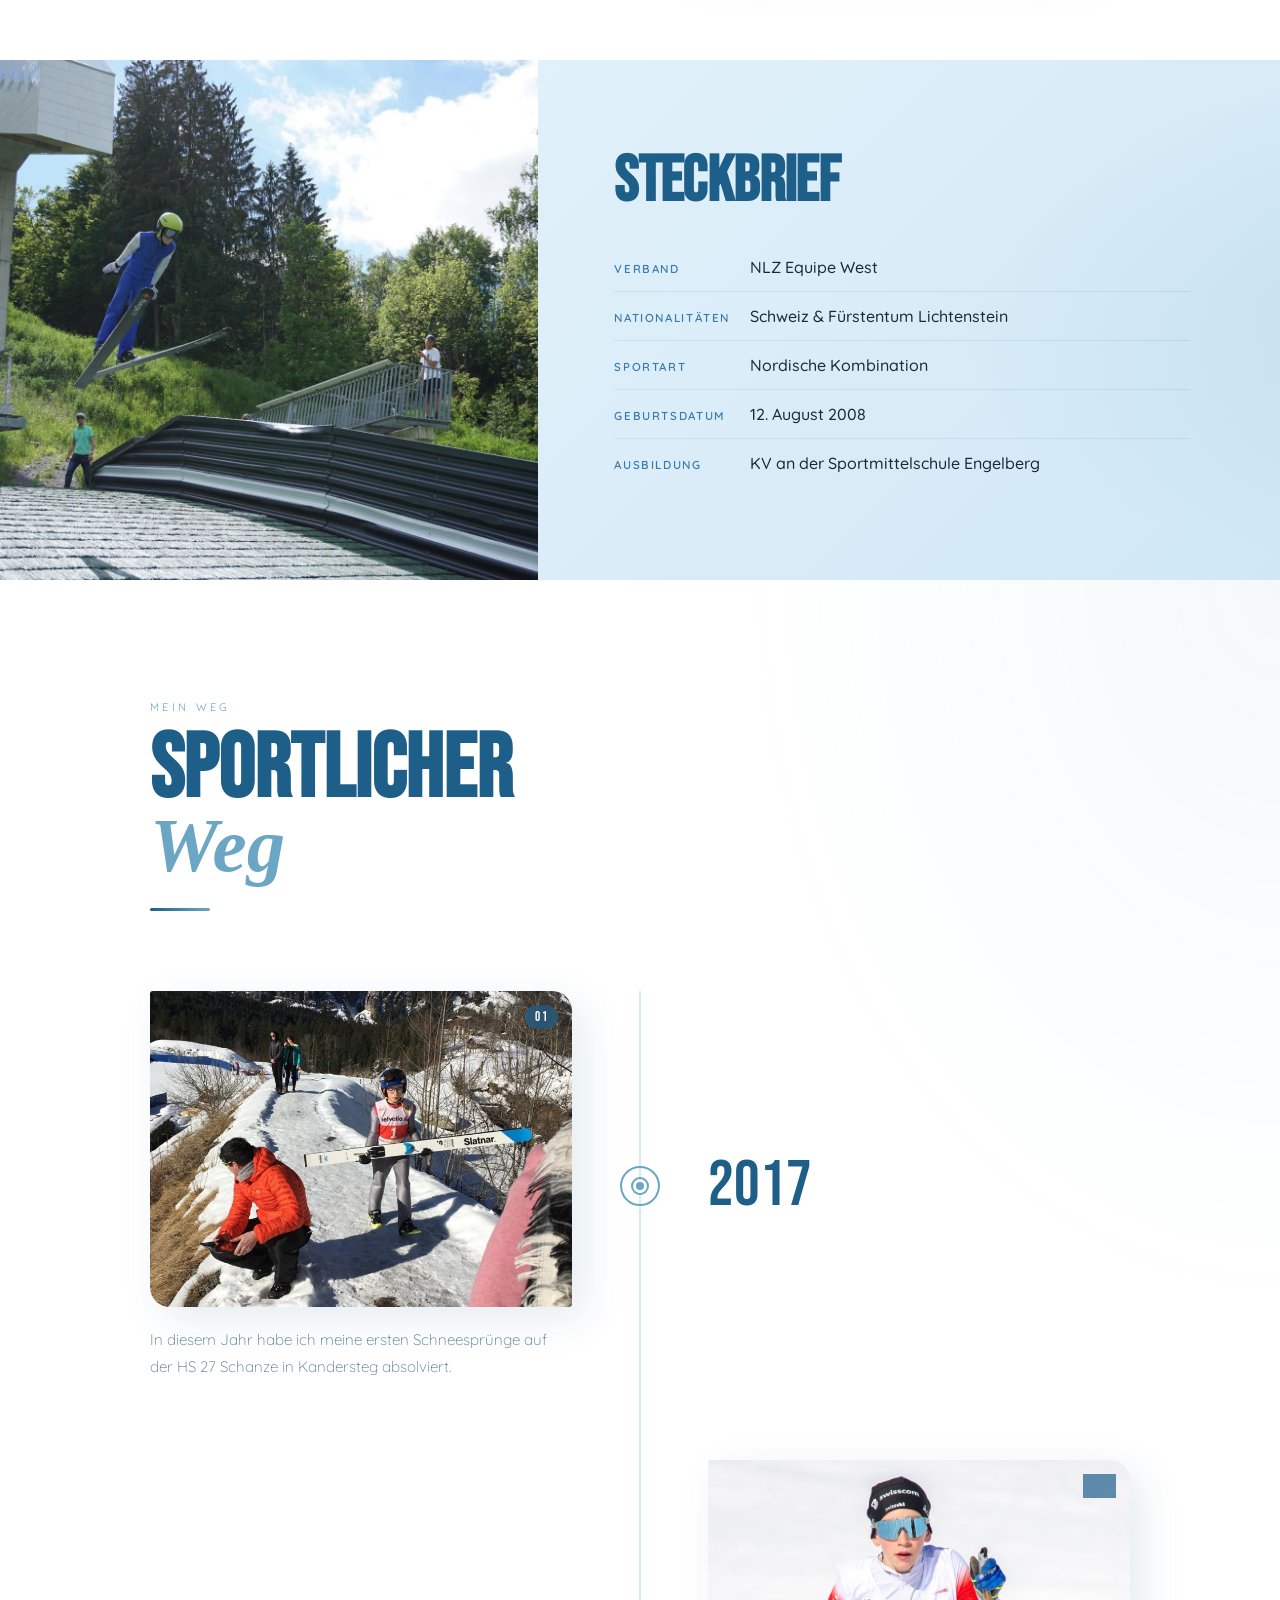
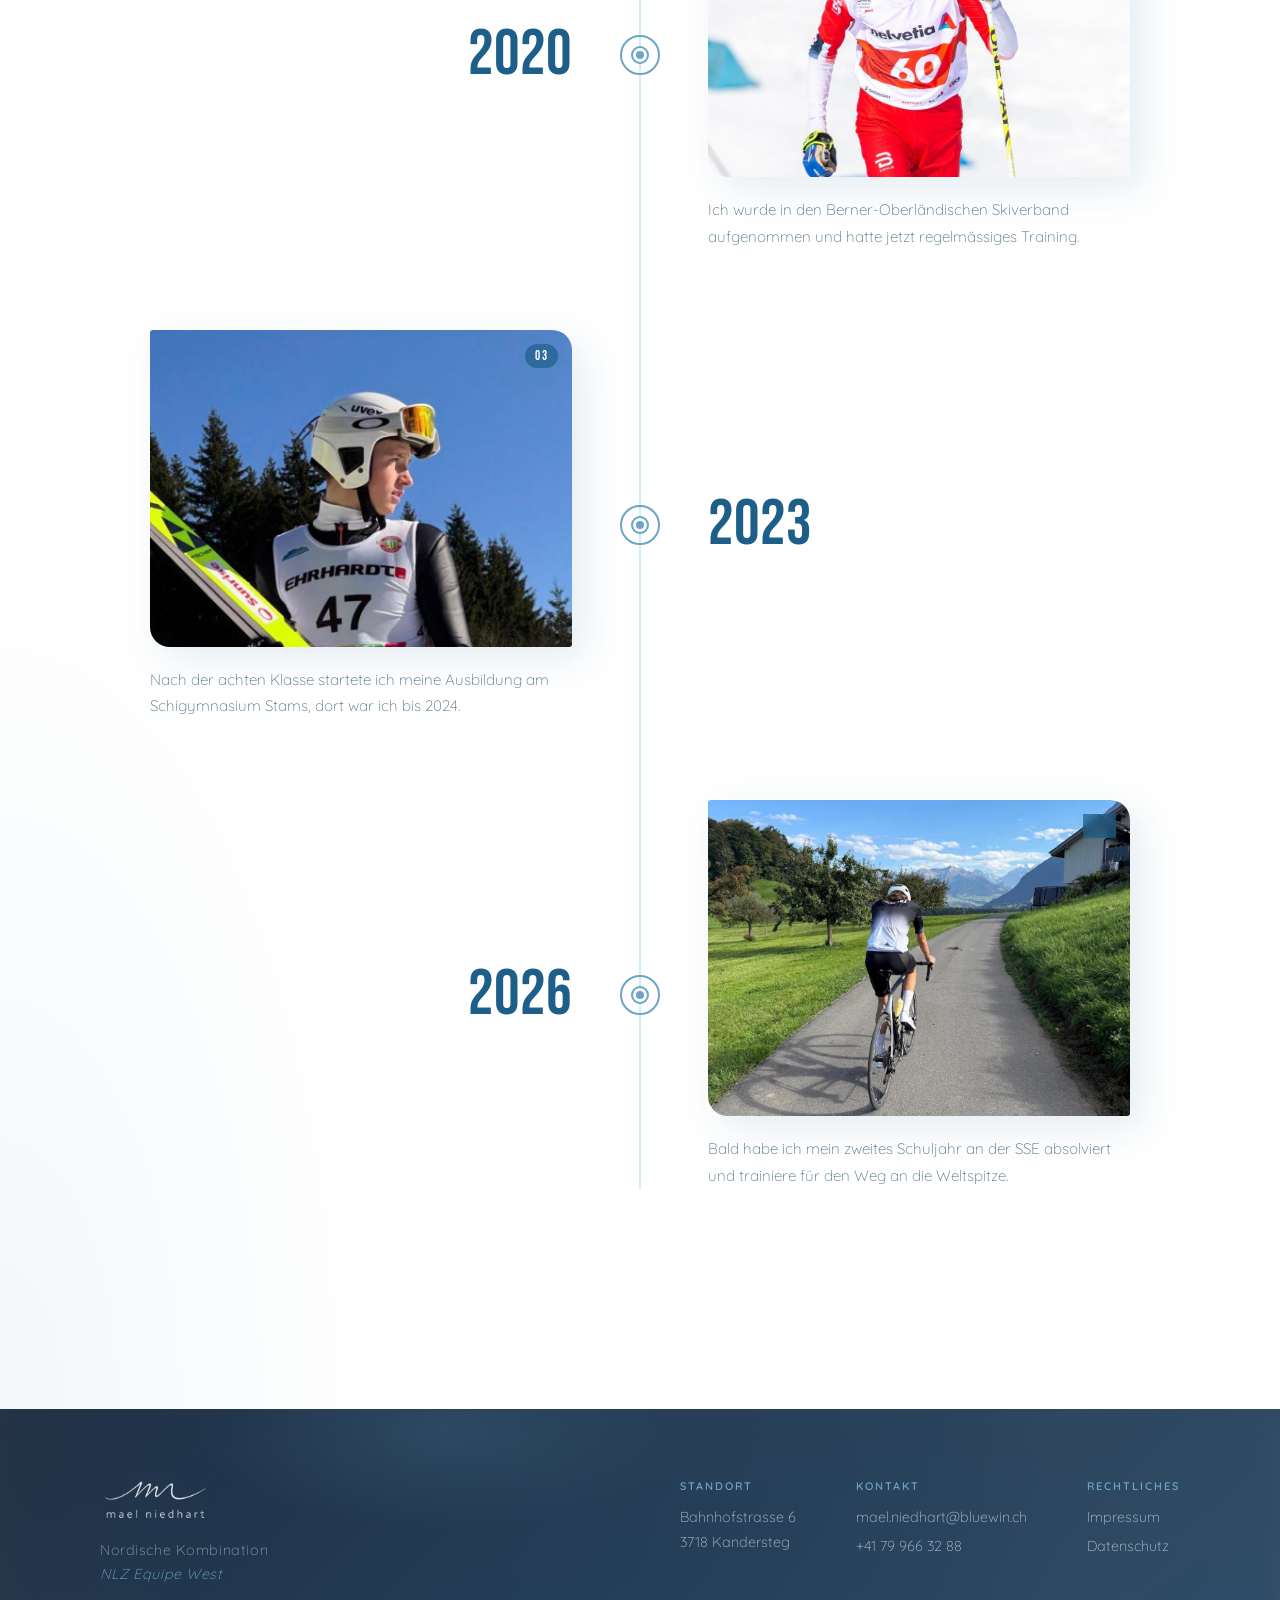
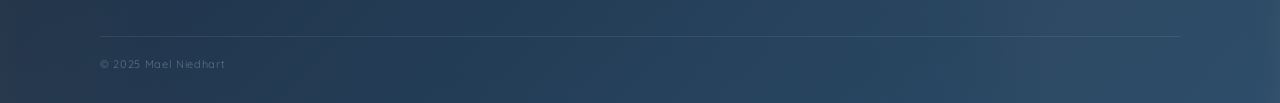
==== commit f81f476e: "commit" ====
--- a/index.html
+++ b/index.html
@@ -11,6 +11,7 @@
     <link href="https://fonts.googleapis.com/css2?family=Bebas+Neue&family=DM+Sans:ital,wght@0,300;0,400;0,500;1,300&family=Playfair+Display:ital@1&display=swap" rel="stylesheet">
     <link href="https://fonts.googleapis.com/css2?family=Quicksand:wght@300..700&family=Pathway+Gothic+One&family=Estonia&family=Galada&display=swap" rel="stylesheet">
     <link href="https://fonts.googleapis.com/css2?family=Quicksand:wght@300..700&display=swap" rel="stylesheet">
+    <link rel="icon" type="image/png" href="assets/logo_mael-niedhart.webp">
 </head>
 <body>
 
@@ -42,7 +43,6 @@
             <div class="hero-text">
                 <span class="hero-eyebrow">Nordische Kombination</span>
                 <h1>Mael<br><em>Niedhart</em></h1>
-                <p class="hero-sub">Aus Kandersteg in die Welt</p>
             </div>
             <img class="hero-img" src="assets/portrait.png" alt="Portrait Mael Niedhart">
             <div class="news-hero-bg"></div>
--- a/style.css
+++ b/style.css
@@ -1,6 +1,12 @@
 /* ═══════════════════════════════════════════════
    BASE RESET & VARIABLES
 ═══════════════════════════════════════════════ */
+link[rel="icon"] {
+  image-rendering: auto;
+}
+
+
+
 :root {
     --blue:        #6ba6c4;
     --blue-dark:   #1e5f8a;
@@ -633,13 +639,13 @@
 
     /* ── HERO ── */
     .hero-flexer {
-        padding: 0 5vw 0 7vw;
+        padding: 0 5vw 0 10vw;
         gap: 0;
         align-items: flex-end;
     }
 
     .hero-text {
-        padding-bottom: 18vh;
+        padding-bottom: 24vh;
         flex: 1;
     }
 
@@ -651,10 +657,12 @@
     }
 
     .hero-img {
-        height: 80%;
+        height: 50%;
         width: auto;
         margin-bottom: -1px;
         flex-shrink: 0;
+        margin-left: -15rem;
+        margin-right: -10rem;
     }
 
     /* ── ÜBER MICH ── */
@@ -719,7 +727,9 @@
     }
 
     .tl-item--left .tl-node,
-    .tl-item--right .tl-node  { grid-column: 1; grid-row: 1; }
+    .tl-item--right .tl-node  { grid-column: 1; grid-row: 1;
+    left: -28px; 
+top: -20px;}
 
     .tl-item--left .tl-year-wrap,
     .tl-item--right .tl-year-wrap {
--- a/news-galerie.css
+++ b/news-galerie.css
@@ -1,53 +1,48 @@
-/* ══════════════ HERO SECTION (ERFOLGE-STYLE) ══════════════ */
+/* ══════════════ HERO SECTION ══════════════ */
 .news-hero {
     height: 100vh;
-    display: flex; 
-    flex-direction: column; 
-    justify-content: center;
-    position: relative; 
+    display: flex;
+    flex-direction: column;
+    justify-content: center;
+    position: relative;
     overflow: hidden;
 }
-
 .news-hero-content {
     padding: 0 8vw 0 16vw;
     position: relative;
     z-index: 2;
 }
-
 .news-eyebrow {
-    font-size: 12px; 
-    letter-spacing: 0.2em; 
+    font-size: 12px;
+    letter-spacing: 0.2em;
     text-transform: uppercase;
-    color: var(--blue-mid); 
-    display: block; 
-}
-
+    color: var(--blue-mid);
+    display: block;
+}
 .news-hero-title {
     font-family: var(--font-display);
     font-size: clamp(4rem, 9vw, 8rem);
-    line-height: 0.9; 
-    color: var(--blue-dark); 
+    line-height: 0.9;
+    color: var(--blue-dark);
     letter-spacing: -0.01em;
     margin: 0;
 }
-
 .news-hero-title em {
-    font-size: clamp(4rem, 9vw, 8rem); 
+    font-size: clamp(4rem, 9vw, 8rem);
     color: var(--blue);
-    display: block; 
+    display: block;
     line-height: 0.85;
     font-style: italic;
 }
-
-.news-hero-sub { 
-    font-size: 1rem; 
-    color: var(--text-muted); 
-    margin-top: 16px; 
-    font-weight: 300; 
-}
-
+.news-hero-sub {
+    font-size: 1rem;
+    color: var(--text-muted);
+    margin-top: 16px;
+    font-weight: 300;
+}
 .news-hero-bg {
-    position: absolute; inset: 0;
+    position: absolute;
+    inset: 0;
     background: url('assets/background-blau-weiss-weich.jpg') center/cover no-repeat;
     z-index: -4;
 }
@@ -57,13 +52,12 @@
     padding: 100px 0;
     background: #fff;
 }
-
 .news-container {
     max-width: 1100px;
     margin: 0 auto;
     padding: 0 40px;
-}
-
+    padding-top: 50px;
+}
 .section-title-modern {
     font-family: var(--font-display);
     font-size: clamp(2.5rem, 5vw, 4rem);
@@ -71,46 +65,39 @@
     margin-bottom: 60px;
     position: relative;
 }
-
 .news-list {
     display: flex;
     flex-direction: column;
     gap: 40px;
 }
-
 .news-card {
     display: grid;
     grid-template-columns: 150px 1fr;
     border-bottom: 1px solid rgba(107,166,196,0.15);
     padding-bottom: 40px;
 }
-
 .news-date {
     display: flex;
     flex-direction: column;
 }
-
 .news-date .day {
     font-family: var(--font-display);
     font-size: 3rem;
     line-height: 1;
     color: var(--blue);
 }
-
 .news-date .month {
     font-size: 0.85rem;
     text-transform: uppercase;
     letter-spacing: 0.1em;
     color: var(--text-muted);
 }
-
 .news-content h3 {
     font-family: var(--font-display);
     font-size: 1.8rem;
     color: var(--blue-dark);
     margin-bottom: 15px;
 }
-
 .news-content p {
     line-height: 1.7;
     color: #444;
@@ -121,22 +108,20 @@
 .gallery-section {
     padding-bottom: 120px;
 }
-
 .gallery-grid {
     display: grid;
     grid-template-columns: repeat(auto-fill, minmax(250px, 1fr));
     grid-auto-rows: 250px;
-    grid-auto-flow: dense; /* Füllt Lücken automatisch */
+    grid-auto-flow: dense;
     gap: 15px;
 }
-
 .gallery-item {
     overflow: hidden;
     border-radius: 12px;
     position: relative;
     background: var(--ice-light);
-}
-
+    cursor: pointer;
+}
 .gallery-item img {
     width: 100%;
     height: 100%;
@@ -144,15 +129,84 @@
     transition: transform 0.6s cubic-bezier(0.165, 0.84, 0.44, 1);
     display: block;
 }
-
 .gallery-item:hover img {
     transform: scale(1.08);
 }
-
-/* Kreative Grid-Variationen */
 .gallery-item.tall { grid-row: span 2; }
 .gallery-item.wide { grid-column: span 2; }
 
+/* ══════════════ LIGHTBOX ══════════════ */
+.lightbox {
+    display: none;
+    position: fixed;
+    inset: 0;
+    z-index: 9999;
+    background: rgba(0, 0, 0, 0.15);
+    backdrop-filter: blur(20px);
+    -webkit-backdrop-filter: blur(20px);
+    align-items: center;
+    justify-content: center;
+}
+.lightbox.active {
+    display: flex;
+}
+.lightbox-img {
+    max-width: 85vw;
+    max-height: 85vh;
+    object-fit: contain;
+    border-radius: 12px;
+    box-shadow: 0 30px 80px rgba(0,0,0,0.4);
+    transition: opacity 0.15s ease;
+}
+.lightbox-close {
+    position: fixed;
+    top: 24px;
+    right: 30px;
+    background: rgba(255,255,255,0.2);
+    border: none;
+    color: #fff;
+    font-size: 1.4rem;
+    width: 44px;
+    height: 44px;
+    border-radius: 50%;
+    cursor: pointer;
+    display: flex;
+    align-items: center;
+    justify-content: center;
+    transition: background 0.2s;
+    backdrop-filter: blur(10px);
+}
+.lightbox-close:hover {
+    background: rgba(255,255,255,0.35);
+}
+.lightbox-prev,
+.lightbox-next {
+    position: fixed;
+    top: 50%;
+    transform: translateY(-50%);
+    background: rgba(255,255,255,0.2);
+    border: none;
+    color: #fff;
+    font-size: 2.5rem;
+    width: 52px;
+    height: 52px;
+    border-radius: 50%;
+    cursor: pointer;
+    display: flex;
+    align-items: center;
+    justify-content: center;
+    transition: background 0.2s;
+    backdrop-filter: blur(10px);
+    line-height: 1;
+}
+.lightbox-prev { left: 24px; }
+.lightbox-next { right: 24px; }
+.lightbox-prev:hover,
+.lightbox-next:hover {
+    background: rgba(255,255,255,0.35);
+}
+
+/* ══════════════ RESPONSIVE ══════════════ */
 @media (max-width: 768px) {
     .news-card {
         grid-template-columns: 1fr;
@@ -162,4 +216,6 @@
         grid-template-columns: repeat(2, 1fr);
     }
     .gallery-item.wide { grid-column: span 1; }
+    .lightbox-prev { left: 10px; }
+    .lightbox-next { right: 10px; }
 }
